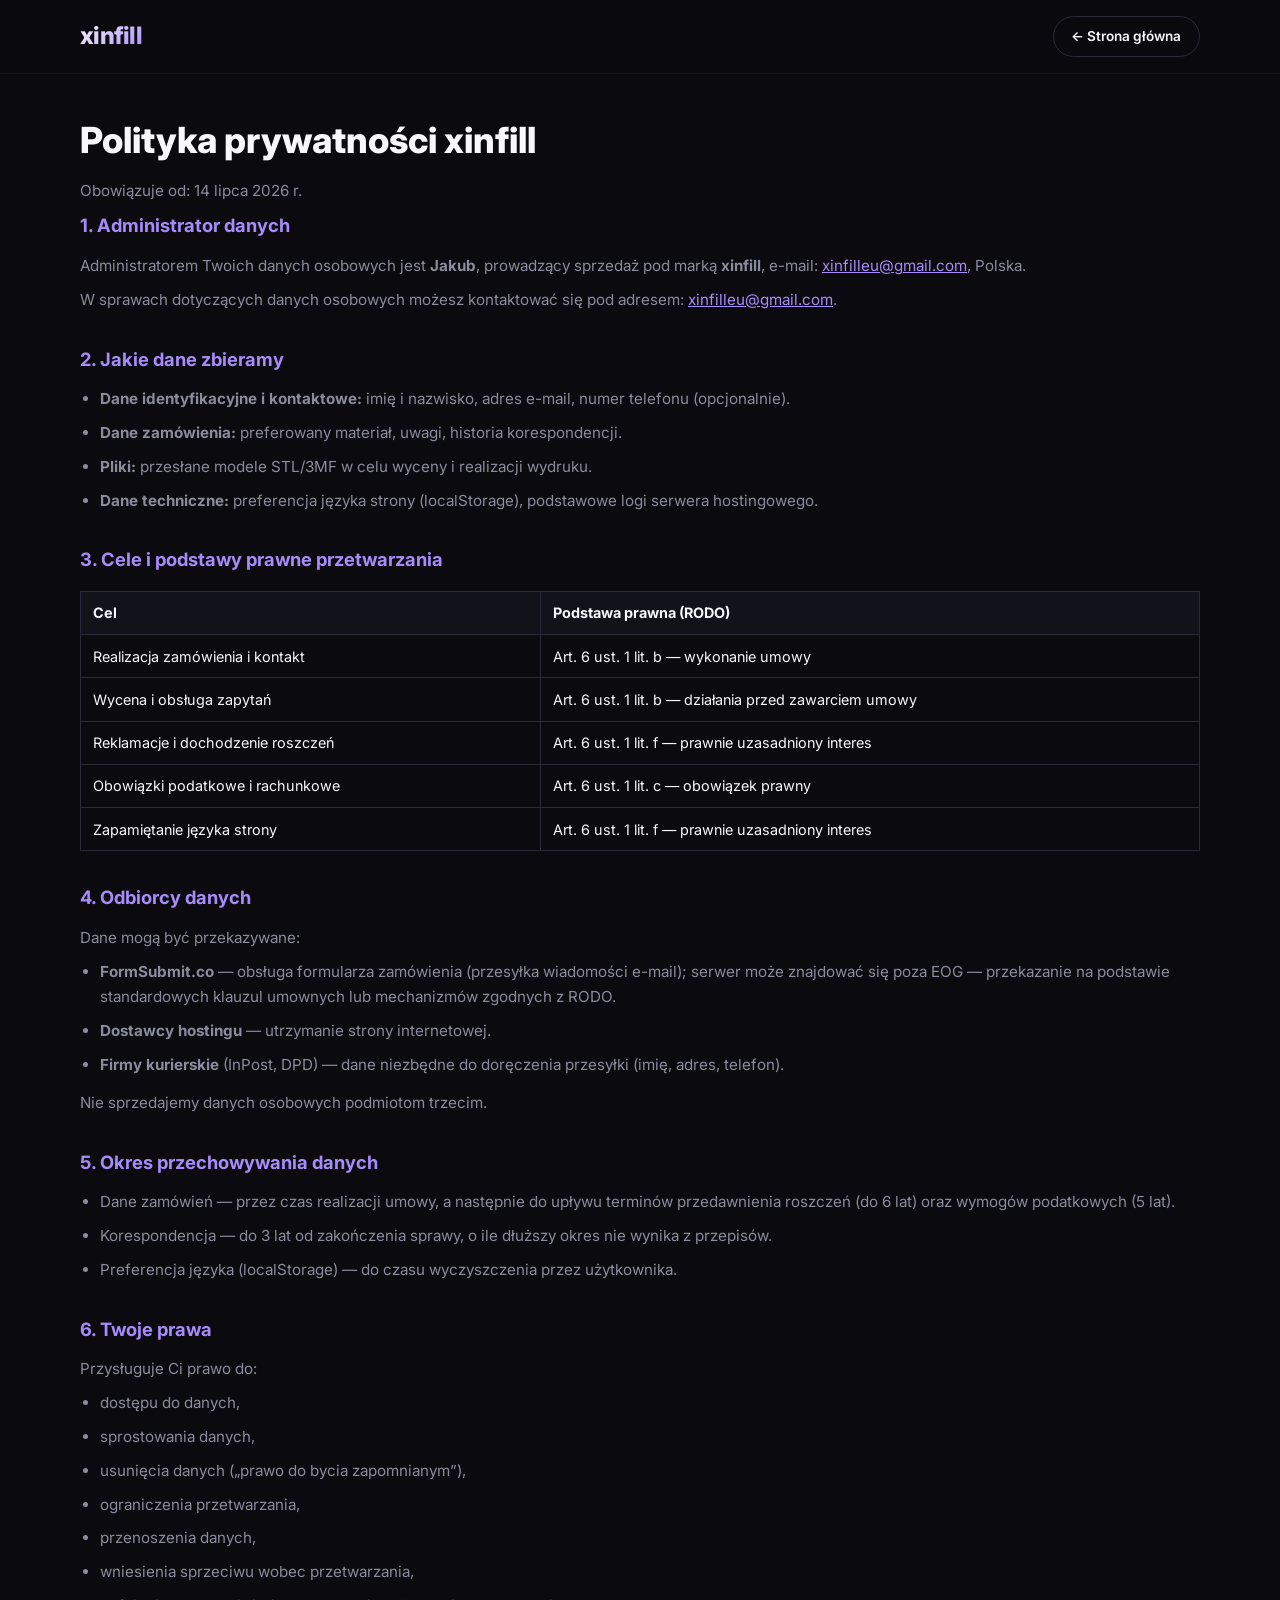
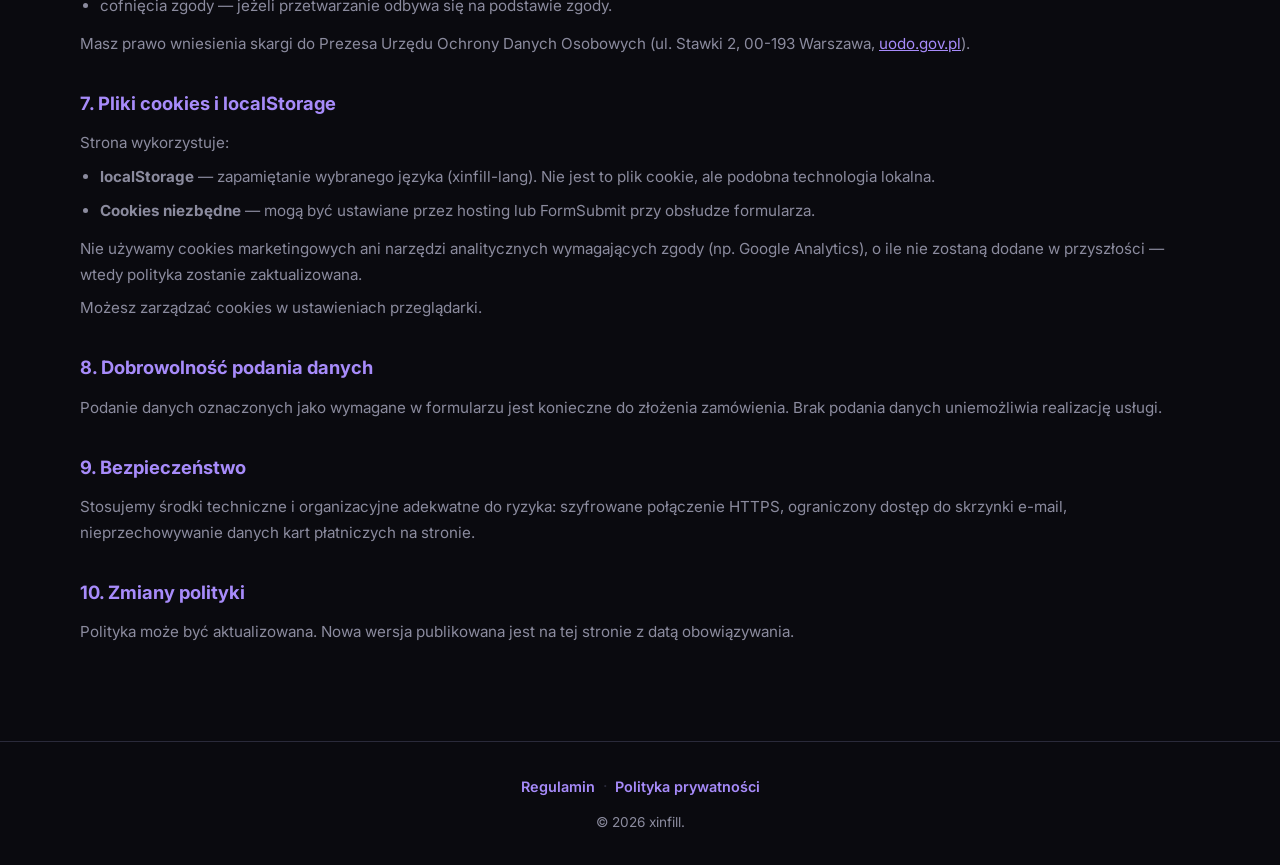
==== polityka-prywatnosci.html @ 9a966456 "xinfill website" ====
<!DOCTYPE html>
<html lang="pl">
<head>
  <meta charset="UTF-8">
  <meta name="viewport" content="width=device-width, initial-scale=1.0">
  <meta name="robots" content="noindex">
  <title>Polityka prywatności — xinfill</title>
  <link rel="preconnect" href="https://fonts.googleapis.com">
  <link rel="preconnect" href="https://fonts.gstatic.com" crossorigin>
  <link href="https://fonts.googleapis.com/css2?family=Inter:wght@400;600;700;800&display=swap" rel="stylesheet">
  <link rel="stylesheet" href="css/styles.css">
</head>
<body>

  <header class="header">
    <div class="container header-inner">
      <a href="index.html" class="logo">xinfill</a>
      <a href="index.html" class="btn btn-outline btn-sm legal-back">← Strona główna</a>
    </div>
  </header>

  <main class="legal-page">
    <div class="container">
      <h1>Polityka prywatności xinfill</h1>
      <p class="legal-updated">Obowiązuje od: 14 lipca 2026 r.</p>

      <section>
        <h2>1. Administrator danych</h2>
        <p>Administratorem Twoich danych osobowych jest <strong>Jakub</strong>, prowadzący sprzedaż pod marką <strong>xinfill</strong>, e-mail: <a href="mailto:xinfilleu@gmail.com">xinfilleu@gmail.com</a>, Polska.</p>
        <p>W sprawach dotyczących danych osobowych możesz kontaktować się pod adresem: <a href="mailto:xinfilleu@gmail.com">xinfilleu@gmail.com</a>.</p>
      </section>

      <section>
        <h2>2. Jakie dane zbieramy</h2>
        <ul>
          <li><strong>Dane identyfikacyjne i kontaktowe:</strong> imię i nazwisko, adres e-mail, numer telefonu (opcjonalnie).</li>
          <li><strong>Dane zamówienia:</strong> preferowany materiał, uwagi, historia korespondencji.</li>
          <li><strong>Pliki:</strong> przesłane modele STL/3MF w celu wyceny i realizacji wydruku.</li>
          <li><strong>Dane techniczne:</strong> preferencja języka strony (localStorage), podstawowe logi serwera hostingowego.</li>
        </ul>
      </section>

      <section>
        <h2>3. Cele i podstawy prawne przetwarzania</h2>
        <table class="legal-table">
          <thead>
            <tr><th>Cel</th><th>Podstawa prawna (RODO)</th></tr>
          </thead>
          <tbody>
            <tr><td>Realizacja zamówienia i kontakt</td><td>Art. 6 ust. 1 lit. b — wykonanie umowy</td></tr>
            <tr><td>Wycena i obsługa zapytań</td><td>Art. 6 ust. 1 lit. b — działania przed zawarciem umowy</td></tr>
            <tr><td>Reklamacje i dochodzenie roszczeń</td><td>Art. 6 ust. 1 lit. f — prawnie uzasadniony interes</td></tr>
            <tr><td>Obowiązki podatkowe i rachunkowe</td><td>Art. 6 ust. 1 lit. c — obowiązek prawny</td></tr>
            <tr><td>Zapamiętanie języka strony</td><td>Art. 6 ust. 1 lit. f — prawnie uzasadniony interes</td></tr>
          </tbody>
        </table>
      </section>

      <section>
        <h2>4. Odbiorcy danych</h2>
        <p>Dane mogą być przekazywane:</p>
        <ul>
          <li><strong>FormSubmit.co</strong> — obsługa formularza zamówienia (przesyłka wiadomości e-mail); serwer może znajdować się poza EOG — przekazanie na podstawie standardowych klauzul umownych lub mechanizmów zgodnych z RODO.</li>
          <li><strong>Dostawcy hostingu</strong> — utrzymanie strony internetowej.</li>
          <li><strong>Firmy kurierskie</strong> (InPost, DPD) — dane niezbędne do doręczenia przesyłki (imię, adres, telefon).</li>
        </ul>
        <p>Nie sprzedajemy danych osobowych podmiotom trzecim.</p>
      </section>

      <section>
        <h2>5. Okres przechowywania danych</h2>
        <ul>
          <li>Dane zamówień — przez czas realizacji umowy, a następnie do upływu terminów przedawnienia roszczeń (do 6 lat) oraz wymogów podatkowych (5 lat).</li>
          <li>Korespondencja — do 3 lat od zakończenia sprawy, o ile dłuższy okres nie wynika z przepisów.</li>
          <li>Preferencja języka (localStorage) — do czasu wyczyszczenia przez użytkownika.</li>
        </ul>
      </section>

      <section>
        <h2>6. Twoje prawa</h2>
        <p>Przysługuje Ci prawo do:</p>
        <ul>
          <li>dostępu do danych,</li>
          <li>sprostowania danych,</li>
          <li>usunięcia danych („prawo do bycia zapomnianym”),</li>
          <li>ograniczenia przetwarzania,</li>
          <li>przenoszenia danych,</li>
          <li>wniesienia sprzeciwu wobec przetwarzania,</li>
          <li>cofnięcia zgody — jeżeli przetwarzanie odbywa się na podstawie zgody.</li>
        </ul>
        <p>Masz prawo wniesienia skargi do Prezesa Urzędu Ochrony Danych Osobowych (ul. Stawki 2, 00-193 Warszawa, <a href="https://uodo.gov.pl" target="_blank" rel="noopener">uodo.gov.pl</a>).</p>
      </section>

      <section>
        <h2>7. Pliki cookies i localStorage</h2>
        <p>Strona wykorzystuje:</p>
        <ul>
          <li><strong>localStorage</strong> — zapamiętanie wybranego języka (xinfill-lang). Nie jest to plik cookie, ale podobna technologia lokalna.</li>
          <li><strong>Cookies niezbędne</strong> — mogą być ustawiane przez hosting lub FormSubmit przy obsłudze formularza.</li>
        </ul>
        <p>Nie używamy cookies marketingowych ani narzędzi analitycznych wymagających zgody (np. Google Analytics), o ile nie zostaną dodane w przyszłości — wtedy polityka zostanie zaktualizowana.</p>
        <p>Możesz zarządzać cookies w ustawieniach przeglądarki.</p>
      </section>

      <section>
        <h2>8. Dobrowolność podania danych</h2>
        <p>Podanie danych oznaczonych jako wymagane w formularzu jest konieczne do złożenia zamówienia. Brak podania danych uniemożliwia realizację usługi.</p>
      </section>

      <section>
        <h2>9. Bezpieczeństwo</h2>
        <p>Stosujemy środki techniczne i organizacyjne adekwatne do ryzyka: szyfrowane połączenie HTTPS, ograniczony dostęp do skrzynki e-mail, nieprzechowywanie danych kart płatniczych na stronie.</p>
      </section>

      <section>
        <h2>10. Zmiany polityki</h2>
        <p>Polityka może być aktualizowana. Nowa wersja publikowana jest na tej stronie z datą obowiązywania.</p>
      </section>
    </div>
  </main>

  <footer class="footer">
    <div class="container">
      <nav class="footer-legal">
        <a href="regulamin.html">Regulamin</a>
        <span>·</span>
        <a href="polityka-prywatnosci.html">Polityka prywatności</a>
      </nav>
      <p>© 2026 xinfill.</p>
    </div>
  </footer>

</body>
</html>
---- css/styles.css ----
:root {
  --black: #0a0a0f;
  --black-soft: #12121a;
  --purple: #7c3aed;
  --purple-light: #a78bfa;
  --purple-glow: rgba(124, 58, 237, 0.4);
  --white: #f8f8fc;
  --gray: #8b8b9e;
  --gray-dark: #2a2a3a;
  --success: #22c55e;
  --error: #ef4444;
  --radius: 16px;
  --radius-sm: 10px;
  --font: "Inter", system-ui, -apple-system, sans-serif;
  --transition: 0.25s cubic-bezier(0.4, 0, 0.2, 1);
}

*,
*::before,
*::after {
  box-sizing: border-box;
  margin: 0;
  padding: 0;
}

html {
  scroll-behavior: smooth;
}

body {
  font-family: var(--font);
  background: var(--black);
  color: var(--white);
  line-height: 1.6;
  overflow-x: hidden;
}

a {
  color: inherit;
  text-decoration: none;
}

img {
  max-width: 100%;
  display: block;
}

.container {
  width: min(1120px, 92vw);
  margin: 0 auto;
}

/* ── Header ── */
.header {
  position: fixed;
  top: 0;
  left: 0;
  right: 0;
  z-index: 100;
  background: rgba(10, 10, 15, 0.85);
  backdrop-filter: blur(16px);
  border-bottom: 1px solid rgba(124, 58, 237, 0.15);
  transition: var(--transition);
}

.header-inner {
  display: flex;
  align-items: center;
  justify-content: space-between;
  padding: 1rem 0;
  gap: 1rem;
}

.logo {
  font-size: 1.5rem;
  font-weight: 800;
  letter-spacing: -0.03em;
  background: linear-gradient(135deg, var(--white), var(--purple-light));
  -webkit-background-clip: text;
  -webkit-text-fill-color: transparent;
  background-clip: text;
  visibility: visible;
  width: auto;
  flex-shrink: 0;
}

.nav {
  display: flex;
  gap: 1.5rem;
  align-items: center;
}

.nav a {
  font-size: 0.875rem;
  color: var(--gray);
  transition: color var(--transition);
}

.nav a:hover,
.nav a.active {
  color: var(--white);
}

.lang-switcher {
  display: flex;
  gap: 0.25rem;
  background: var(--black-soft);
  border-radius: 999px;
  padding: 0.25rem;
  border: 1px solid var(--gray-dark);
}

.lang-btn {
  background: none;
  border: none;
  color: var(--gray);
  font-size: 0.75rem;
  font-weight: 600;
  padding: 0.35rem 0.6rem;
  border-radius: 999px;
  cursor: pointer;
  transition: var(--transition);
  font-family: var(--font);
}

.lang-btn:hover {
  color: var(--white);
}

.lang-btn.active {
  background: var(--purple);
  color: var(--white);
}

.menu-toggle {
  display: none;
  background: none;
  border: none;
  color: var(--white);
  cursor: pointer;
  padding: 0.5rem;
}

/* ── Buttons ── */
.btn {
  display: inline-flex;
  align-items: center;
  justify-content: center;
  gap: 0.5rem;
  padding: 0.85rem 1.6rem;
  border-radius: 999px;
  font-weight: 600;
  font-size: 0.95rem;
  border: none;
  cursor: pointer;
  transition: var(--transition);
  font-family: var(--font);
}

.btn-primary {
  background: linear-gradient(135deg, var(--purple), #5b21b6);
  color: var(--white);
  box-shadow: 0 4px 24px var(--purple-glow);
}

.btn-primary:hover {
  transform: translateY(-2px);
  box-shadow: 0 8px 32px var(--purple-glow);
}

.btn-outline {
  background: transparent;
  color: var(--white);
  border: 1.5px solid var(--gray-dark);
}

.btn-outline:hover {
  border-color: var(--purple);
  color: var(--purple-light);
}

.btn-sm {
  padding: 0.55rem 1.1rem;
  font-size: 0.85rem;
}

/* ── Hero ── */
.hero {
  min-height: auto;
  padding: 0;
}

.hero-bg {
  position: absolute;
  inset: 0;
  background:
    radial-gradient(ellipse 60% 50% at 70% 40%, rgba(124, 58, 237, 0.18), transparent),
    radial-gradient(ellipse 40% 40% at 20% 80%, rgba(124, 58, 237, 0.08), transparent);
  pointer-events: none;
}

.hero-grid {
  display: grid;
  grid-template-columns: 1fr 1fr;
  gap: 3rem;
  align-items: center;
  position: relative;
}

.hero-badge {
  display: inline-block;
  background: rgba(124, 58, 237, 0.15);
  border: 1px solid rgba(124, 58, 237, 0.3);
  color: var(--purple-light);
  font-size: 0.8rem;
  font-weight: 600;
  padding: 0.4rem 1rem;
  border-radius: 999px;
  margin-bottom: 1.25rem;
  letter-spacing: 0.05em;
  text-transform: uppercase;
}

.hero-title {
  font-size: clamp(3.5rem, 8vw, 6rem);
  font-weight: 900;
  letter-spacing: -0.04em;
  line-height: 1;
  background: linear-gradient(135deg, var(--white) 30%, var(--purple-light));
  -webkit-background-clip: text;
  -webkit-text-fill-color: transparent;
  background-clip: text;
  margin-bottom: 0.5rem;
}

.hero-subtitle {
  font-size: clamp(1.25rem, 3vw, 1.75rem);
  font-weight: 600;
  color: var(--purple-light);
  margin-bottom: 1.25rem;
}

.hero-desc {
  color: var(--gray);
  font-size: 1.05rem;
  max-width: 520px;
  margin-bottom: 2rem;
}

.hero-cta {
  display: flex;
  flex-wrap: wrap;
  gap: 1rem;
}

/* Hero print animation */
.print-strip {
  margin-top: 64px;
  padding: 0.35rem 0 0;
  text-align: center;
  position: relative;
  overflow: visible;
}

.print-strip-bar {
  height: 3px;
  background: linear-gradient(90deg, transparent, var(--purple), var(--purple-light), var(--purple), transparent);
  opacity: 0.7;
  margin-bottom: 0;
}

.print-scene {
  position: relative;
  display: flex;
  flex-direction: column;
  align-items: center;
  width: 220px;
  margin: 0 auto;
}

.nozzle-head {
  width: 22px;
  height: 8px;
  background: linear-gradient(180deg, #c4b5fd, #7c3aed);
  border-radius: 2px 2px 0 0;
  margin-top: 0;
  position: relative;
  z-index: 3;
  flex-shrink: 0;
  box-shadow: 0 2px 8px rgba(124, 58, 237, 0.3);
}

.nozzle-head::before {
  content: "";
  position: absolute;
  top: -4px;
  left: 50%;
  transform: translateX(-50%);
  width: 28px;
  height: 5px;
  background: linear-gradient(180deg, #6b7280, #4b5563);
  border-radius: 2px;
}

.nozzle-head::after {
  content: "";
  position: absolute;
  bottom: -5px;
  left: 50%;
  transform: translateX(-50%);
  width: 0;
  height: 0;
  border-left: 4px solid transparent;
  border-right: 4px solid transparent;
  border-top: 6px solid #5b21b6;
}

.filament-behind {
  position: absolute;
  top: 14px;
  left: 50%;
  transform: translateX(-50%);
  z-index: 1;
  display: flex;
  flex-direction: column;
  align-items: center;
  pointer-events: none;
}

.filament-line {
  width: 3px;
  height: 0;
  background: linear-gradient(180deg, var(--purple-light), var(--purple), #5b21b6);
  border-radius: 2px;
  box-shadow: 0 0 10px var(--purple-glow);
  animation: filamentPrint 3.5s ease-in-out infinite;
  position: relative;
}

.nozzle-dot-sm {
  position: absolute;
  bottom: -3px;
  left: 50%;
  transform: translateX(-50%);
  width: 6px;
  height: 6px;
  background: var(--purple-light);
  border-radius: 50%;
  box-shadow: 0 0 12px var(--purple-glow);
  animation: filamentDot 3.5s ease-in-out infinite;
}

@keyframes filamentPrint {
  0%, 8% { height: 0; opacity: 0; }
  18%, 28% { height: 36px; opacity: 0.95; }
  28%, 46% { height: 36px; opacity: 0.95; }
  46%, 66% { height: 0; opacity: 0.95; }
  68%, 100% { height: 0; opacity: 0; }
}

@keyframes filamentDot {
  0%, 8% { opacity: 0; }
  18%, 46% { opacity: 1; }
  66%, 100% { opacity: 0; }
}

.logo-canvas {
  width: 220px;
  height: 56px;
  margin: -10px auto 0;
  position: relative;
  z-index: 2;
}

.logo-draw-text {
  font-family: var(--font);
  font-size: 48px;
  font-weight: 900;
  letter-spacing: -0.04em;
  fill: none;
  stroke: var(--purple-light);
  stroke-width: 1.5;
  stroke-dasharray: 500;
  stroke-dashoffset: 500;
  animation: drawLogo 3.5s ease-in-out infinite;
}

.logo-fill-text {
  font-family: var(--font);
  font-size: 48px;
  font-weight: 900;
  letter-spacing: -0.04em;
  fill: url(#logoGrad);
  opacity: 0;
  animation: fillLogo 3.5s ease-in-out infinite;
}

@keyframes drawLogo {
  0%, 8% { stroke-dashoffset: 500; opacity: 0; }
  18%, 46% { stroke-dashoffset: 0; opacity: 0.4; }
  50%, 92% { stroke-dashoffset: 0; opacity: 1; }
  100% { stroke-dashoffset: 0; opacity: 1; }
}

@keyframes fillLogo {
  0%, 46% { opacity: 0; }
  50%, 66% { opacity: 1; }
  92%, 100% { opacity: 1; }
}

/* Compact hero */
.hero-compact {
  padding: 1.25rem 0 0.5rem;
  text-align: center;
}

.hero-compact .hero-desc {
  margin: 0 auto 1.25rem;
  max-width: 480px;
}

.hero-slogan {
  font-size: clamp(1.5rem, 4vw, 2.25rem);
  font-weight: 900;
  letter-spacing: -0.03em;
  background: linear-gradient(135deg, var(--white), var(--purple-light));
  -webkit-background-clip: text;
  -webkit-text-fill-color: transparent;
  background-clip: text;
  margin-bottom: 0.5rem;
}

.nav-panels {
  padding: 1.5rem 0;
}

.hero-intro {
  text-align: center;
  margin-bottom: 1.5rem;
}

.hero-intro .hero-subtitle {
  color: var(--gray);
  margin-top: 0.5rem;
}

.panels-grid {
  display: grid;
  grid-template-columns: repeat(4, 1fr);
  gap: 1rem;
}

.nav-panel {
  display: flex;
  flex-direction: column;
  align-items: center;
  text-align: center;
  gap: 0.5rem;
  padding: 1.5rem 1rem;
  background: var(--black-soft);
  border: 1px solid rgba(255, 255, 255, 0.08);
  border-radius: var(--radius);
  cursor: pointer;
  transition: border-color 0.2s, box-shadow 0.2s, transform 0.15s;
  color: var(--gray);
}

.nav-panel strong {
  color: var(--white);
  font-size: 1rem;
}

.nav-panel small {
  font-size: 0.8rem;
  opacity: 0.7;
}

.nav-panel-icon {
  font-size: 2rem;
}

.nav-panel:hover {
  border-color: rgba(124, 58, 237, 0.4);
  transform: translateY(-2px);
}

.nav-panel.active {
  border-color: var(--purple);
  box-shadow: 0 0 20px rgba(124, 58, 237, 0.3), inset 0 0 20px rgba(124, 58, 237, 0.05);
}

@media (max-width: 768px) {
  .panels-grid {
    grid-template-columns: 1fr;
  }
}

.preorder-banner {
  background: rgba(124, 58, 237, 0.1);
  border: 1px solid rgba(124, 58, 237, 0.35);
  border-radius: var(--radius);
  padding: 1rem 1.25rem;
  margin-bottom: 1rem;
  text-align: center;
}

.info-chips {
  display: flex;
  gap: 0.75rem;
  flex-wrap: wrap;
  justify-content: center;
  margin-bottom: 1.5rem;
}

.info-chip {
  background: var(--black-soft);
  border: 1px solid rgba(255, 255, 255, 0.08);
  border-radius: 999px;
  padding: 0.5rem 1rem;
  font-size: 0.85rem;
  color: var(--gray);
}

.preorder-banner strong {
  display: block;
  color: var(--purple-light);
  margin-bottom: 0.35rem;
  font-size: 0.95rem;
}

.preorder-banner p {
  color: var(--gray);
  font-size: 0.85rem;
  margin: 0;
}

.info-box {
  background: var(--black);
  border: 1px solid var(--gray-dark);
  border-radius: var(--radius-sm);
  padding: 1.25rem;
  margin-bottom: 1.25rem;
}

.info-box h3 {
  font-size: 1rem;
  margin-bottom: 0.5rem;
  color: var(--purple-light);
}

.info-box p {
  color: var(--gray);
  font-size: 0.9rem;
  line-height: 1.6;
}

.info-box-note {
  margin-top: 0.5rem !important;
  font-size: 0.8rem !important;
  font-style: italic;
}

.product-visual {
  display: flex !important;
  align-items: center;
  justify-content: center;
  min-height: 160px;
  position: relative;
  overflow: hidden;
}

.pv-icon {
  font-size: 4rem;
  z-index: 1;
  filter: drop-shadow(0 8px 24px rgba(0, 0, 0, 0.4));
}

.pv-magnet { background: linear-gradient(145deg, #1a1a2e 0%, #7c3aed 100%); }
.pv-headphone { background: linear-gradient(145deg, #12121a 0%, #4c1d95 100%); }
.pv-keychain { background: linear-gradient(145deg, #2a2a3a 0%, #6d28d9 100%); }
.pv-whistle { background: linear-gradient(145deg, #1e1b2e 0%, #a78bfa 100%); }
.pv-coaster { background: linear-gradient(145deg, #0f0f14 0%, #5b21b6 100%); }
.pv-controller { background: linear-gradient(145deg, #18181f 0%, #7c3aed 80%); }
.pv-collar { background: linear-gradient(145deg, #1a1520 0%, #9333ea 100%); }
.pv-nfc { background: linear-gradient(145deg, #101018 0%, #6366f1 100%); }
.pv-airtag { background: linear-gradient(145deg, #14141c 0%, #8b5cf6 100%); }
.pv-food { background: linear-gradient(145deg, #15151d 0%, #a855f7 100%); }

.color-picker {
  display: flex;
  flex-wrap: wrap;
  gap: 0.75rem;
  margin-top: 0.5rem;
}

.color-swatch {
  display: flex;
  flex-direction: column;
  align-items: center;
  gap: 0.35rem;
  cursor: pointer;
  font-size: 0.75rem;
  color: var(--gray);
}

.color-swatch input {
  position: absolute;
  opacity: 0;
  pointer-events: none;
}

.color-swatch .swatch {
  width: 36px;
  height: 36px;
  border-radius: 50%;
  border: 2px solid var(--gray-dark);
  transition: var(--transition);
}

.color-swatch input:checked + .swatch {
  border-color: var(--purple-light);
  box-shadow: 0 0 0 2px var(--purple-glow);
}

.sw-black { background: #111; }
.sw-white { background: #f0f0f5; }
.sw-purple { background: #7c3aed; }
.sw-custom {
  background: linear-gradient(135deg, #111, #7c3aed, #f0f0f5);
}

.color-custom-wrap {
  width: 100%;
  margin-top: 0.5rem;
}

.color-custom-wrap input {
  width: 100%;
  padding: 0.65rem 0.85rem;
  background: var(--black);
  border: 1px solid var(--gray-dark);
  border-radius: var(--radius-sm);
  color: var(--white);
  font-size: 0.9rem;
}

.infill-group {
  margin-top: 0.5rem;
}

.infill-group input[type="range"] {
  width: 100%;
  margin: 0.5rem 0;
  accent-color: var(--purple);
}

.infill-preview-wrap {
  display: flex;
  justify-content: center;
  margin: 0.5rem 0;
}

.infill-preview {
  --infill-pct: 20;
  width: 80px;
  height: 80px;
  border: 2px solid var(--purple-light);
  border-radius: 8px;
  position: relative;
  background:
    repeating-linear-gradient(
      calc(var(--infill-pct) * 0.9deg),
      transparent,
      transparent 3px,
      rgba(124, 58, 237, calc(var(--infill-pct) / 120)) 3px,
      rgba(124, 58, 237, calc(var(--infill-pct) / 120)) 6px
    ),
    var(--black-soft);
}

.field-hint {
  display: block;
  color: var(--gray);
  font-size: 0.78rem;
  margin-top: 0.35rem;
}

/* Discount badge */
.product-badge.discount {
  background: #22c55e;
  left: 1rem;
  right: auto;
}

.product-price .old-price {
  text-decoration: line-through;
  color: var(--gray);
  font-size: 0.9rem;
  font-weight: 400;
  margin-right: 0.5rem;
}

/* Price table */
.price-table {
  display: grid;
  grid-template-columns: repeat(auto-fit, minmax(140px, 1fr));
  gap: 0.75rem;
  margin-bottom: 2rem;
  max-width: 700px;
  margin-left: auto;
  margin-right: auto;
}

.price-table-item {
  background: var(--black);
  border: 1px solid var(--gray-dark);
  border-radius: var(--radius-sm);
  padding: 1rem;
  text-align: center;
}

.price-table-item strong {
  display: block;
  font-size: 1rem;
  color: var(--purple-light);
  margin-bottom: 0.25rem;
}

.price-table-item span {
  font-size: 0.85rem;
  color: var(--gray);
}

.price-table-item.premium {
  border-color: rgba(124, 58, 237, 0.5);
  background: rgba(124, 58, 237, 0.08);
}

.checkbox-label {
  display: flex;
  align-items: center;
  gap: 0.75rem;
  cursor: pointer;
  font-size: 0.9rem;
  color: var(--gray);
}

.checkbox-label input {
  width: 18px;
  height: 18px;
  accent-color: var(--purple);
}

.card-featured {
  border-color: rgba(124, 58, 237, 0.5);
  position: relative;
}

.card-featured::before {
  content: "★";
  position: absolute;
  top: 1rem;
  right: 1rem;
  color: var(--purple-light);
  font-size: 0.85rem;
}

.filament-note {
  text-align: center;
  color: var(--gray);
  font-size: 0.9rem;
  margin-top: 1.5rem;
  padding: 1rem 1.5rem;
  background: rgba(124, 58, 237, 0.06);
  border: 1px solid rgba(124, 58, 237, 0.15);
  border-radius: var(--radius-sm);
}

/* Action bars */
.action-bars {
  display: grid;
  grid-template-columns: repeat(auto-fit, minmax(200px, 1fr));
  gap: 1rem;
  margin-bottom: 2rem;
  position: relative;
  z-index: 2;
}

.action-bar {
  background: var(--black-soft);
  border: 1px solid var(--gray-dark);
  border-radius: var(--radius);
  padding: 1.5rem;
  text-align: center;
  transition: var(--transition);
  cursor: pointer;
  text-decoration: none;
  display: block;
}

.action-bar:hover {
  border-color: var(--purple);
  transform: translateY(-4px);
  box-shadow: 0 12px 40px rgba(124, 58, 237, 0.15);
}

.action-bar.primary {
  border-color: rgba(124, 58, 237, 0.5);
  background: rgba(124, 58, 237, 0.08);
}

.action-bar-icon {
  font-size: 2rem;
  margin-bottom: 0.75rem;
}

.action-bar h3 {
  font-size: 1rem;
  font-weight: 700;
  margin-bottom: 0.4rem;
}

.action-bar p {
  font-size: 0.8rem;
  color: var(--gray);
  line-height: 1.4;
}

.section-shop {
  padding-top: 1.5rem;
}

.products-grid {
  display: grid;
  grid-template-columns: repeat(auto-fill, minmax(240px, 1fr));
  gap: 1.25rem;
}

.product-slot {
  background: var(--black-soft);
  border: 2px dashed var(--gray-dark);
  border-radius: var(--radius);
  min-height: 280px;
  display: flex;
  flex-direction: column;
  align-items: center;
  justify-content: center;
  color: var(--gray);
  font-size: 0.85rem;
  text-align: center;
  padding: 1.5rem;
}

.product-slot-icon {
  font-size: 2.5rem;
  margin-bottom: 0.75rem;
  opacity: 0.4;
}

/* Tabs */
.tabs-section {
  background: var(--black-soft);
  border-top: 1px solid var(--gray-dark);
  border-bottom: 1px solid var(--gray-dark);
}

.tab-nav {
  display: flex;
  gap: 0.5rem;
  justify-content: center;
  margin-bottom: 2.5rem;
  flex-wrap: wrap;
}

.tab-btn {
  background: var(--black);
  border: 1px solid var(--gray-dark);
  color: var(--gray);
  padding: 0.85rem 2rem;
  border-radius: 999px;
  font-weight: 600;
  font-size: 0.95rem;
  cursor: pointer;
  transition: var(--transition);
  font-family: var(--font);
}

.tab-btn:hover {
  color: var(--white);
  border-color: var(--purple);
}

.tab-btn.active {
  background: var(--purple);
  border-color: var(--purple);
  color: var(--white);
}

.tab-panel {
  display: none;
}

.tab-panel.active {
  display: block;
}

.materials-info {
  display: grid;
  grid-template-columns: repeat(auto-fit, minmax(200px, 1fr));
  gap: 0.75rem;
  margin-bottom: 2rem;
}

.material-info-item {
  background: var(--black);
  border: 1px solid var(--gray-dark);
  border-radius: var(--radius-sm);
  padding: 1rem;
  font-size: 0.85rem;
}

.material-info-item strong {
  color: var(--purple-light);
  display: block;
  margin-bottom: 0.25rem;
}

.material-info-item span {
  color: var(--gray);
}

@media (max-width: 768px) {
  .action-bars {
    grid-template-columns: 1fr;
    margin-top: 0;
  }
}


/* ── Sections ── */
.section {
  padding: 5rem 0;
}

.section-header {
  text-align: center;
  margin-bottom: 3.5rem;
}

.section-title {
  font-size: clamp(1.75rem, 4vw, 2.5rem);
  font-weight: 800;
  letter-spacing: -0.03em;
  margin-bottom: 0.75rem;
}

.section-subtitle {
  color: var(--gray);
  font-size: 1.05rem;
  max-width: 560px;
  margin: 0 auto;
}

/* ── Cards ── */
.cards-grid {
  display: grid;
  grid-template-columns: repeat(auto-fit, minmax(280px, 1fr));
  gap: 1.5rem;
}

.card {
  background: var(--black-soft);
  border: 1px solid var(--gray-dark);
  border-radius: var(--radius);
  padding: 2rem;
  transition: var(--transition);
}

.card:hover {
  border-color: rgba(124, 58, 237, 0.4);
  transform: translateY(-4px);
  box-shadow: 0 12px 40px rgba(0, 0, 0, 0.3);
}

.card-icon {
  width: 48px;
  height: 48px;
  background: rgba(124, 58, 237, 0.15);
  border-radius: var(--radius-sm);
  display: flex;
  align-items: center;
  justify-content: center;
  font-size: 1.5rem;
  margin-bottom: 1.25rem;
}

.card h3 {
  font-size: 1.15rem;
  font-weight: 700;
  margin-bottom: 0.75rem;
}

.card p {
  color: var(--gray);
  font-size: 0.95rem;
}

/* ── Materials pills ── */
.materials-row {
  display: flex;
  flex-wrap: wrap;
  gap: 0.75rem;
  margin-top: 2rem;
  justify-content: center;
}

.material-pill {
  background: var(--black-soft);
  border: 1px solid var(--gray-dark);
  border-radius: 999px;
  padding: 0.6rem 1.25rem;
  font-size: 0.85rem;
  color: var(--gray);
  transition: var(--transition);
}

.material-pill:hover {
  border-color: var(--purple);
  color: var(--purple-light);
}

.material-pill strong {
  color: var(--white);
}

/* ── Steps ── */
.steps {
  display: grid;
  grid-template-columns: repeat(auto-fit, minmax(220px, 1fr));
  gap: 1.5rem;
  counter-reset: step;
}

.step {
  text-align: center;
  padding: 2rem 1.5rem;
  position: relative;
}

.step-num {
  width: 56px;
  height: 56px;
  background: linear-gradient(135deg, var(--purple), #5b21b6);
  border-radius: 50%;
  display: flex;
  align-items: center;
  justify-content: center;
  font-size: 1.25rem;
  font-weight: 800;
  margin: 0 auto 1.25rem;
  box-shadow: 0 4px 20px var(--purple-glow);
}

.step h3 {
  font-size: 1rem;
  font-weight: 700;
  margin-bottom: 0.5rem;
}

.step p {
  color: var(--gray);
  font-size: 0.9rem;
}

/* ── Shop ── */
.product-card {
  background: var(--black-soft);
  border: 1px solid var(--gray-dark);
  border-radius: var(--radius);
  overflow: hidden;
  transition: var(--transition);
}

.product-card:hover {
  border-color: rgba(124, 58, 237, 0.4);
}

.product-img {
  height: 200px;
  background: linear-gradient(135deg, var(--gray-dark), var(--black-soft));
  display: flex;
  align-items: center;
  justify-content: center;
  font-size: 3rem;
  position: relative;
}

.product-badge {
  position: absolute;
  top: 1rem;
  right: 1rem;
  background: var(--purple);
  color: var(--white);
  font-size: 0.7rem;
  font-weight: 700;
  padding: 0.3rem 0.7rem;
  border-radius: 999px;
  text-transform: uppercase;
  letter-spacing: 0.05em;
}

.product-info {
  padding: 1.5rem;
}

.product-info h3 {
  font-size: 1.05rem;
  font-weight: 700;
  margin-bottom: 0.5rem;
}

.product-info p {
  color: var(--gray);
  font-size: 0.85rem;
  margin-bottom: 1rem;
}

.product-price {
  font-size: 1.1rem;
  font-weight: 700;
  color: var(--purple-light);
}

/* ── Calculator ── */
.calc-box {
  background: var(--black-soft);
  border: 1px solid var(--gray-dark);
  border-radius: var(--radius);
  padding: 2.5rem;
  max-width: 560px;
  margin: 0 auto;
}

.form-group {
  margin-bottom: 1.25rem;
}

.form-group label {
  display: block;
  font-size: 0.85rem;
  font-weight: 600;
  color: var(--gray);
  margin-bottom: 0.5rem;
}

.form-group input,
.form-group select,
.form-group textarea {
  width: 100%;
  background: var(--black);
  border: 1px solid var(--gray-dark);
  border-radius: var(--radius-sm);
  color: var(--white);
  padding: 0.85rem 1rem;
  font-size: 0.95rem;
  font-family: var(--font);
  transition: border-color var(--transition);
}

.form-group input:focus,
.form-group select:focus,
.form-group textarea:focus {
  outline: none;
  border-color: var(--purple);
}

.form-group textarea {
  resize: vertical;
  min-height: 100px;
}

.form-row {
  display: grid;
  grid-template-columns: 1fr 1fr;
  gap: 1rem;
}

.calc-result {
  margin-top: 1.5rem;
  padding: 1.5rem;
  background: rgba(124, 58, 237, 0.1);
  border: 1px solid rgba(124, 58, 237, 0.3);
  border-radius: var(--radius-sm);
  text-align: center;
  display: none;
}

.calc-result.visible {
  display: block;
}

.calc-result-price {
  font-size: 2rem;
  font-weight: 800;
  color: var(--purple-light);
}

.calc-result-detail {
  color: var(--gray);
  font-size: 0.85rem;
  margin-top: 0.5rem;
}

.calc-note {
  text-align: center;
  color: var(--gray);
  font-size: 0.8rem;
  margin-top: 1.25rem;
}

/* ── Upload ── */
.upload-zone {
  border: 2px dashed var(--gray-dark);
  border-radius: var(--radius);
  padding: 3rem 2rem;
  text-align: center;
  cursor: pointer;
  transition: var(--transition);
  margin-bottom: 1.5rem;
}

.upload-zone:hover,
.upload-zone.dragover {
  border-color: var(--purple);
  background: rgba(124, 58, 237, 0.05);
}

.upload-zone-icon {
  font-size: 2.5rem;
  margin-bottom: 1rem;
}

.upload-zone p {
  color: var(--gray);
  font-size: 0.95rem;
}

.upload-zone small {
  display: block;
  color: var(--gray);
  font-size: 0.8rem;
  margin-top: 0.5rem;
  opacity: 0.7;
}

.file-preview {
  display: none;
  align-items: center;
  gap: 1rem;
  background: rgba(124, 58, 237, 0.1);
  border: 1px solid rgba(124, 58, 237, 0.3);
  border-radius: var(--radius-sm);
  padding: 1rem 1.25rem;
  margin-bottom: 1.5rem;
}

.file-preview.visible {
  display: flex;
}

.file-preview-info {
  flex: 1;
}

.file-preview-name {
  font-weight: 600;
  font-size: 0.95rem;
}

.file-preview-size {
  color: var(--gray);
  font-size: 0.8rem;
}

.upload-form {
  max-width: 600px;
  margin: 0 auto;
}

.form-message {
  padding: 1rem 1.25rem;
  border-radius: var(--radius-sm);
  margin-top: 1rem;
  font-size: 0.9rem;
  display: none;
}

.form-message.success {
  display: block;
  background: rgba(34, 197, 94, 0.1);
  border: 1px solid rgba(34, 197, 94, 0.3);
  color: var(--success);
}

.form-message.error {
  display: block;
  background: rgba(239, 68, 68, 0.1);
  border: 1px solid rgba(239, 68, 68, 0.3);
  color: var(--error);
}

/* ── About & Contact ── */
.about-contact {
  background: var(--black-soft);
  border-top: 1px solid var(--gray-dark);
}

.about-block {
  display: grid;
  grid-template-columns: 1fr 2fr;
  gap: 3rem;
  align-items: start;
  margin-bottom: 4rem;
}

.avatar-placeholder {
  width: 160px;
  height: 160px;
  border-radius: 50%;
  background: linear-gradient(135deg, var(--gray-dark), var(--black));
  border: 2px solid var(--gray-dark);
  display: flex;
  align-items: center;
  justify-content: center;
  font-size: 3rem;
}

.about-name {
  font-size: 1.5rem;
  font-weight: 800;
  margin-bottom: 0.25rem;
}

.about-location {
  color: var(--purple-light);
  font-size: 0.9rem;
  margin-bottom: 1rem;
}

.about-text {
  color: var(--gray);
  font-size: 1rem;
  line-height: 1.7;
}

.contact-grid {
  display: grid;
  grid-template-columns: repeat(auto-fit, minmax(200px, 1fr));
  gap: 1.5rem;
}

.contact-item {
  background: var(--black);
  border: 1px solid var(--gray-dark);
  border-radius: var(--radius-sm);
  padding: 1.5rem;
}

.contact-item h4 {
  font-size: 0.8rem;
  text-transform: uppercase;
  letter-spacing: 0.08em;
  color: var(--gray);
  margin-bottom: 0.5rem;
}

.contact-item p,
.contact-item a {
  font-size: 1rem;
  font-weight: 600;
  color: var(--white);
}

.contact-item a:hover {
  color: var(--purple-light);
}

.social-links {
  list-style: none;
  display: flex;
  flex-direction: column;
  gap: 0.6rem;
}

.social-links a {
  display: inline-flex;
  align-items: center;
  gap: 0.5rem;
  font-size: 0.95rem;
}

.social-links .social-icon {
  font-size: 1.1rem;
  opacity: 0.85;
}

.model-card .product-img {
  font-size: 2.5rem;
}

.model-format {
  display: inline-block;
  margin-top: 0.5rem;
  padding: 0.2rem 0.5rem;
  font-size: 0.7rem;
  font-weight: 700;
  letter-spacing: 0.06em;
  text-transform: uppercase;
  color: var(--purple-light);
  background: rgba(124, 58, 237, 0.12);
  border-radius: 4px;
}

.btn-buy-model {
  display: inline-block;
  margin-top: 0.75rem;
  padding: 0.5rem 1rem;
  font-size: 0.85rem;
  font-weight: 600;
  color: var(--white);
  background: var(--purple);
  border-radius: var(--radius-sm);
  transition: var(--transition);
}

.btn-buy-model:hover {
  background: var(--purple-light);
  color: var(--black);
}

.product-card .btn-buy-model {
  width: 100%;
  text-align: center;
  text-decoration: none;
}

.contact-note {
  font-size: 0.8rem;
  color: var(--gray);
  margin-top: 0.35rem;
  font-weight: 400;
}

.section-models {
  background: var(--black-soft);
  border-top: 1px solid var(--gray-dark);
}

.section-delivery {
  background: var(--black);
  border-top: 1px solid var(--gray-dark);
  padding-top: 2rem;
  padding-bottom: 1rem;
}

.section-delivery .section-title,
.about-contact .section-title {
  font-size: 1.25rem;
}

.delivery-grid {
  display: grid;
  grid-template-columns: repeat(auto-fit, minmax(260px, 1fr));
  gap: 1.25rem;
  margin-bottom: 1.5rem;
}

.delivery-card {
  background: var(--black-soft);
  border: 1px solid var(--gray-dark);
  border-radius: var(--radius);
  padding: 1.5rem;
}

.delivery-logo {
  font-size: 1.5rem;
  font-weight: 800;
  margin-bottom: 0.75rem;
  color: var(--purple-light);
}

.delivery-card h3 {
  font-size: 1.05rem;
  margin-bottom: 0.5rem;
}

.delivery-card p {
  color: var(--gray);
  font-size: 0.9rem;
  margin-bottom: 1rem;
}

.delivery-prices {
  list-style: none;
}

.delivery-prices li {
  display: flex;
  justify-content: space-between;
  padding: 0.4rem 0;
  border-bottom: 1px solid var(--gray-dark);
  font-size: 0.9rem;
}

.delivery-prices li:last-child {
  border-bottom: none;
}

.delivery-prices strong {
  color: var(--purple-light);
}

.delivery-note {
  text-align: center;
  color: var(--gray);
  font-size: 0.85rem;
  max-width: 640px;
  margin: 0 auto;
}

.form-consent {
  margin-top: 0.5rem;
}

.consent-label {
  display: flex;
  align-items: flex-start;
  gap: 0.6rem;
  font-size: 0.85rem;
  color: var(--gray);
  cursor: pointer;
  line-height: 1.5;
}

.consent-label input {
  margin-top: 0.2rem;
  flex-shrink: 0;
  accent-color: var(--purple);
}

.consent-label a {
  color: var(--purple-light);
  text-decoration: underline;
}

.footer-legal {
  display: flex;
  justify-content: center;
  align-items: center;
  gap: 0.5rem;
  margin-bottom: 0.75rem;
  flex-wrap: wrap;
}

.footer-legal a {
  color: var(--purple-light);
  font-size: 0.9rem;
  font-weight: 600;
}

.footer-legal a:hover {
  text-decoration: underline;
}

.footer-legal span {
  color: var(--gray-dark);
}

.footer-seller {
  font-size: 0.8rem;
  color: var(--gray);
  margin-bottom: 0.5rem;
}

.cookie-banner {
  position: fixed;
  bottom: 0;
  left: 0;
  right: 0;
  z-index: 200;
  padding: 1rem;
  background: rgba(18, 18, 26, 0.97);
  border-top: 1px solid var(--gray-dark);
  backdrop-filter: blur(8px);
}

.cookie-banner-inner {
  width: min(1120px, 92vw);
  margin: 0 auto;
  display: flex;
  flex-wrap: wrap;
  align-items: center;
  justify-content: space-between;
  gap: 1rem;
}

.cookie-banner p {
  color: var(--gray);
  font-size: 0.85rem;
  max-width: 720px;
}

.cookie-banner a {
  color: var(--purple-light);
  text-decoration: underline;
}

.legal-page {
  margin-top: 80px;
  padding: 2rem 0 4rem;
}

.legal-page h1 {
  font-size: clamp(1.75rem, 4vw, 2.25rem);
  font-weight: 800;
  margin-bottom: 0.5rem;
}

.legal-updated {
  color: var(--gray);
  font-size: 0.9rem;
  margin-bottom: 2.5rem;
}

.legal-page section {
  margin-bottom: 2rem;
}

.legal-page h2 {
  font-size: 1.15rem;
  font-weight: 700;
  color: var(--purple-light);
  margin-bottom: 0.75rem;
}

.legal-page p,
.legal-page li {
  color: var(--gray);
  font-size: 0.95rem;
  line-height: 1.7;
  margin-bottom: 0.5rem;
}

.legal-page ol,
.legal-page ul {
  padding-left: 1.25rem;
  margin-bottom: 0.75rem;
}

.legal-page a {
  color: var(--purple-light);
  text-decoration: underline;
}

.legal-table {
  width: 100%;
  border-collapse: collapse;
  font-size: 0.9rem;
  margin: 1rem 0;
}

.legal-table th,
.legal-table td {
  border: 1px solid var(--gray-dark);
  padding: 0.6rem 0.75rem;
  text-align: left;
}

.legal-table th {
  background: var(--black-soft);
  color: var(--white);
}

.legal-back {
  font-size: 0.85rem;
}

/* ── Footer ── */
.footer-info {
  border-top: 1px solid var(--gray-dark);
  padding: 2rem 0;
  background: var(--black-soft);
}

.footer-info-grid {
  display: grid;
  grid-template-columns: repeat(3, 1fr);
  gap: 2rem;
}

.footer-info-col h4 {
  color: var(--white);
  margin-bottom: 0.75rem;
  font-size: 0.95rem;
}

.footer-info-col p,
.footer-info-col small,
.footer-info-col a {
  color: var(--gray);
  font-size: 0.85rem;
  line-height: 1.6;
}

.footer-email {
  display: block;
  color: var(--purple-light) !important;
  margin-bottom: 0.5rem;
}

.footer-social {
  display: flex;
  gap: 0.75rem;
  margin-top: 0.5rem;
}

.footer-social a {
  font-size: 1.25rem;
  text-decoration: none;
  transition: transform 0.15s;
}

.footer-social a:hover {
  transform: scale(1.2);
}

@media (max-width: 768px) {
  .footer-info-grid {
    grid-template-columns: 1fr;
    gap: 1.5rem;
  }
}

.footer {
  padding: 2rem 0;
  border-top: 1px solid var(--gray-dark);
  text-align: center;
}

.footer p {
  color: var(--gray);
  font-size: 0.85rem;
}

.footer-tagline {
  margin-top: 0.5rem;
  color: var(--purple-light);
  font-size: 0.8rem;
}

.footer-materials {
  margin-top: 0.75rem;
  color: var(--gray);
  font-size: 0.8rem;
}

/* ── Responsive ── */
@media (max-width: 768px) {
  .header-inner {
    flex-wrap: wrap;
    row-gap: 0.5rem;
  }

  .lang-switcher {
    width: 100%;
    justify-content: center;
    order: 2;
  }

  .logo {
    order: 1;
  }

  .nav {
    display: none;
    position: absolute;
    top: 100%;
    left: 0;
    right: 0;
    flex-direction: column;
    background: var(--black-soft);
    border-bottom: 1px solid var(--gray-dark);
    padding: 1.5rem;
    gap: 1rem;
  }

  .nav.open {
    display: flex;
  }

  .menu-toggle {
    display: block;
    order: 3;
  }

  .cart-toggle {
    order: 4;
    margin-left: auto;
    display: inline-flex;
  }

  .hero-grid {
    grid-template-columns: 1fr;
    text-align: center;
  }

  .hero-desc {
    margin-left: auto;
    margin-right: auto;
  }

  .hero-cta {
    justify-content: center;
  }

  .logo-draw-text,
  .logo-fill-text {
    font-size: 36px;
  }

  .logo-canvas {
    width: 180px;
    height: 44px;
  }

  .about-block {
    grid-template-columns: 1fr;
    text-align: center;
  }

  .avatar-placeholder {
    margin: 0 auto;
  }

  .form-row {
    grid-template-columns: 1fr;
  }
}

/* Fade-in animation */
.fade-in {
  opacity: 0;
  transform: translateY(24px);
  transition: opacity 0.6s ease, transform 0.6s ease;
}

.fade-in.visible {
  opacity: 1;
  transform: translateY(0);
}

/* ── Basket / Modals ── */
.cart-toggle {
  display: inline-flex;
  align-items: center;
  gap: 0.5rem;
  background: var(--black-soft);
  border: 1px solid var(--gray-dark);
  color: var(--white);
  border-radius: 999px;
  padding: 0.45rem 0.7rem;
  cursor: pointer;
  transition: var(--transition);
}

.cart-toggle:hover {
  border-color: rgba(124, 58, 237, 0.7);
  transform: translateY(-2px);
  box-shadow: 0 12px 40px rgba(124, 58, 237, 0.15);
}

.cart-count {
  min-width: 18px;
  height: 18px;
  display: inline-flex;
  align-items: center;
  justify-content: center;
  font-size: 0.75rem;
  font-weight: 800;
  background: rgba(124, 58, 237, 0.18);
  border: 1px solid rgba(124, 58, 237, 0.55);
  border-radius: 999px;
  padding: 0 0.35rem;
}

.overlay {
  position: fixed;
  inset: 0;
  background: rgba(0, 0, 0, 0.55);
  z-index: 300;
}

.cart-drawer {
  position: fixed;
  top: 70px;
  right: 0;
  bottom: 0;
  width: min(460px, 92vw);
  background: rgba(18, 18, 26, 0.96);
  border-left: 1px solid var(--gray-dark);
  z-index: 350;
  padding: 1rem;
  overflow: auto;
}

.cart-drawer-header {
  display: flex;
  justify-content: space-between;
  align-items: center;
  gap: 1rem;
  margin-bottom: 1rem;
}

.cart-breadcrumb {
  color: var(--purple-light);
  font-weight: 700;
}

.cart-items {
  display: flex;
  flex-direction: column;
  gap: 0.75rem;
  margin-bottom: 1rem;
}

.cart-item {
  background: var(--black-soft);
  border: 1px solid var(--gray-dark);
  border-radius: var(--radius-sm);
  padding: 0.9rem 0.95rem;
  display: flex;
  justify-content: space-between;
  gap: 0.8rem;
}

.cart-item-title {
  font-weight: 800;
  color: var(--white);
  margin-bottom: 0.15rem;
}

.cart-item-meta {
  color: var(--gray);
  font-size: 0.88rem;
}

.cart-item-actions {
  display: flex;
  flex-direction: column;
  gap: 0.6rem;
  align-items: flex-end;
}

.cart-remove {
  background: transparent;
  border: 1px solid rgba(239, 68, 68, 0.35);
  color: #fca5a5;
  border-radius: 999px;
  padding: 0.35rem 0.75rem;
  cursor: pointer;
}

.cart-remove:hover {
  border-color: rgba(239, 68, 68, 0.7);
}

.cart-qty {
  color: var(--gray);
  font-weight: 700;
  font-size: 0.9rem;
}

.cart-empty {
  display: none;
  color: var(--gray);
  margin: 1rem 0;
}

.cart-empty.visible {
  display: block;
}

.cart-form.hidden {
  display: none;
}

.cart-note {
  color: var(--gray);
  font-size: 0.85rem;
  margin-top: 0.8rem;
  text-align: center;
}

.modal {
  position: fixed;
  inset: 0;
  z-index: 400;
  display: flex;
  align-items: center;
  justify-content: center;
  padding: 1.25rem;
  background: rgba(0, 0, 0, 0.6);
}

.modal[hidden] {
  display: none !important;
}

.modal-close {
  position: absolute;
  top: 12px;
  right: 12px;
  background: rgba(0, 0, 0, 0.5);
  border: 1px solid rgba(255, 255, 255, 0.2);
  color: var(--white);
  width: 42px;
  height: 42px;
  border-radius: 999px;
  cursor: pointer;
  font-size: 1.4rem;
  display: inline-flex;
  align-items: center;
  justify-content: center;
  z-index: 10;
}

.product-modal .product-modal-body,
.custom-modal .custom-modal-body {
  width: min(900px, 96vw);
  max-height: 86vh;
  overflow: auto;
  background: rgba(18, 18, 26, 0.98);
  border: 1px solid var(--gray-dark);
  border-radius: var(--radius);
  padding: 2rem 1.5rem;
}

.product-modal .product-modal-body,
.custom-modal .custom-modal-body {
  position: relative;
}

.product-breadcrumb {
  color: var(--purple-light);
  font-weight: 700;
  margin-bottom: 0.75rem;
}

.product-short {
  color: var(--gray);
  margin-bottom: 1rem;
}

.product-long {
  color: var(--gray);
  margin-bottom: 1.5rem;
  line-height: 1.7;
}

.qty-stepper {
  display: flex;
  align-items: center;
  gap: 0.5rem;
}

.qty-btn {
  background: transparent;
  border: 1px solid var(--gray-dark);
  color: var(--white);
  width: 38px;
  height: 38px;
  border-radius: 12px;
  cursor: pointer;
}

.qty-stepper input {
  width: 80px;
  text-align: center;
  padding: 0.7rem 0.7rem;
  background: var(--black);
  border: 1px solid var(--gray-dark);
  border-radius: 12px;
  color: var(--white);
  font-weight: 700;
}

.custom-modal .custom-modal-body {
  width: min(980px, 98vw);
  padding: 1.25rem 1.25rem 2rem;
}

@media (max-width: 768px) {
  .cart-toggle {
    padding: 0.45rem 0.55rem;
  }

  .cart-drawer {
    top: 64px;
    width: 92vw;
  }
}
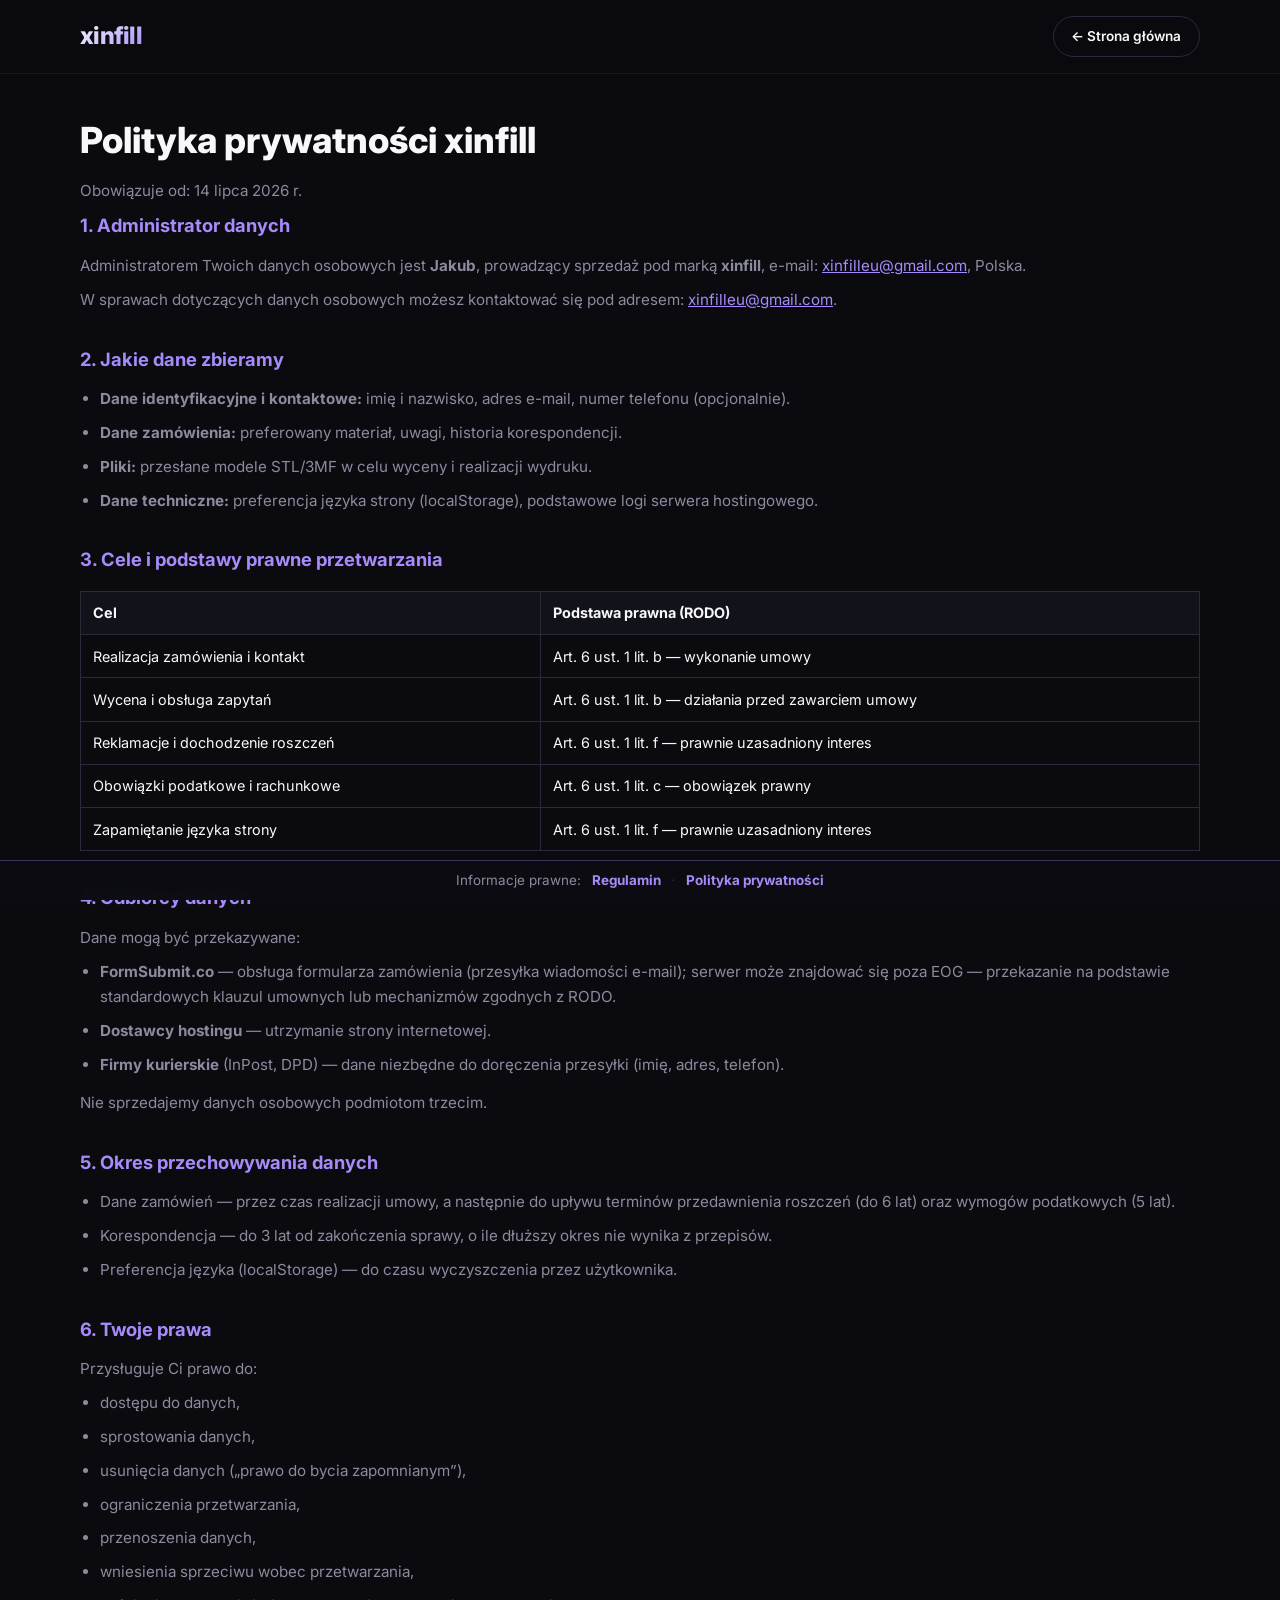
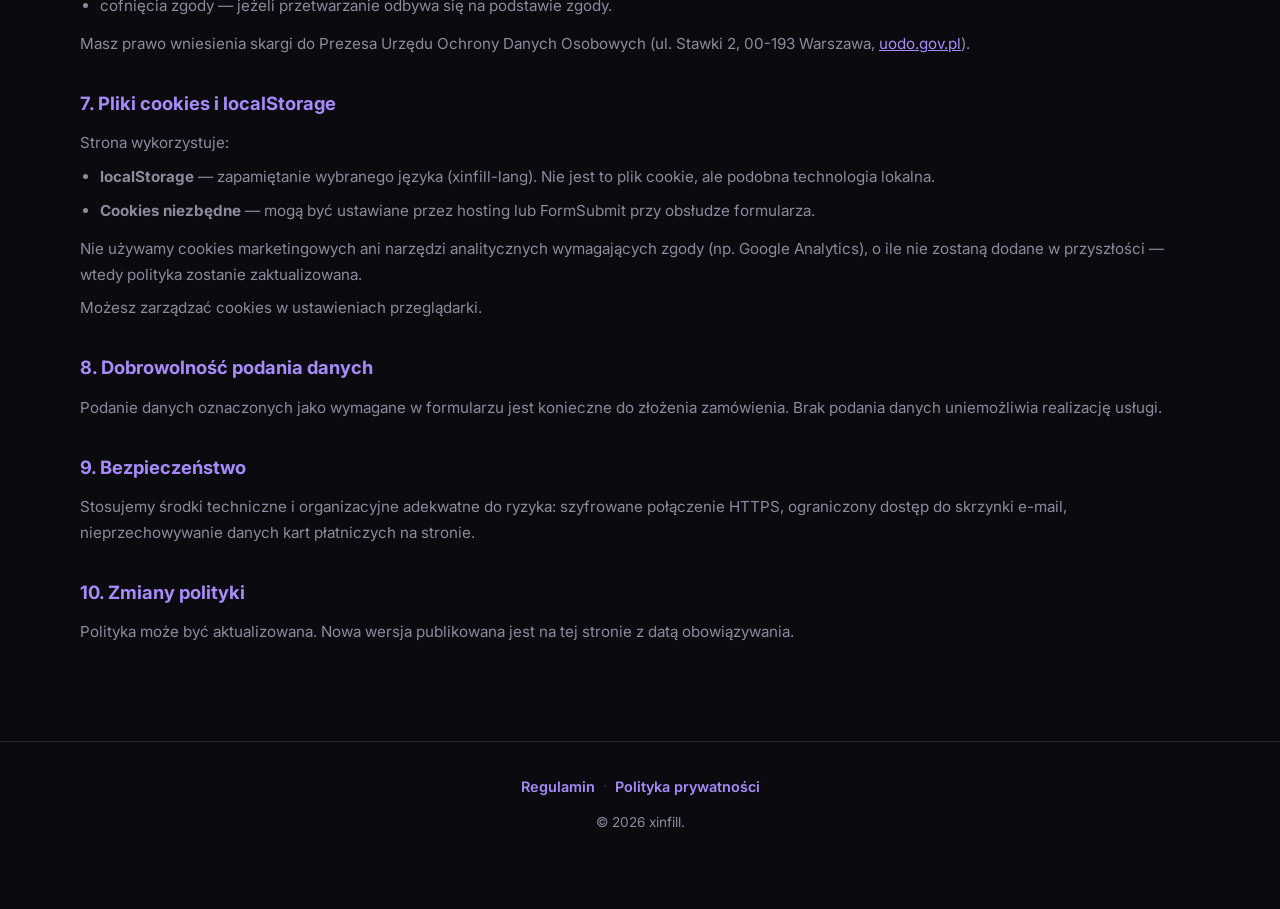
==== commit d6ebaa8d: "Improve cart checkout flow and add legal notices for site launch. Add delivery selection, free shipp" ====
--- a/polityka-prywatnosci.html
+++ b/polityka-prywatnosci.html
@@ -130,5 +130,14 @@
     </div>
   </footer>
 
+  <div class="legal-bar" id="legal-bar">
+    <div class="container legal-bar-inner">
+      <span class="legal-bar-label">Informacje prawne:</span>
+      <a href="regulamin.html">Regulamin</a>
+      <span class="legal-bar-sep">·</span>
+      <a href="polityka-prywatnosci.html">Polityka prywatności</a>
+    </div>
+  </div>
+
 </body>
 </html>
--- a/css/styles.css
+++ b/css/styles.css
@@ -33,6 +33,11 @@
   color: var(--white);
   line-height: 1.6;
   overflow-x: hidden;
+  padding-bottom: 2.75rem;
+}
+
+body.has-cookie-banner {
+  padding-bottom: 7.5rem;
 }
 
 a {
@@ -448,6 +453,70 @@
   display: grid;
   grid-template-columns: repeat(4, 1fr);
   gap: 1rem;
+}
+
+.home-legal-box {
+  margin-top: 1.75rem;
+  padding: 1.1rem 1.25rem;
+  border-radius: var(--radius);
+  border: 1px solid rgba(167, 139, 250, 0.35);
+  background: linear-gradient(135deg, rgba(167, 139, 250, 0.1), rgba(18, 18, 26, 0.6));
+  text-align: center;
+}
+
+.home-legal-text {
+  color: var(--gray-light);
+  font-size: 0.92rem;
+  line-height: 1.55;
+  margin: 0;
+}
+
+.home-legal-text a {
+  color: var(--purple-light);
+  font-weight: 600;
+  text-decoration: underline;
+}
+
+.legal-bar {
+  position: fixed;
+  bottom: 0;
+  left: 0;
+  right: 0;
+  z-index: 190;
+  padding: 0.55rem 1rem;
+  background: rgba(12, 12, 18, 0.96);
+  border-top: 1px solid rgba(167, 139, 250, 0.3);
+  backdrop-filter: blur(8px);
+}
+
+body.has-cookie-banner .legal-bar {
+  bottom: 4.75rem;
+}
+
+.legal-bar-inner {
+  display: flex;
+  align-items: center;
+  justify-content: center;
+  flex-wrap: wrap;
+  gap: 0.45rem 0.65rem;
+  font-size: 0.84rem;
+}
+
+.legal-bar-label {
+  color: var(--gray);
+}
+
+.legal-bar-inner a {
+  color: var(--purple-light);
+  font-weight: 700;
+}
+
+.legal-bar-inner a:hover {
+  text-decoration: underline;
+}
+
+.legal-bar-sep {
+  color: var(--gray-dark);
 }
 
 .nav-panel {
@@ -1900,17 +1969,93 @@
   z-index: 300;
 }
 
-.cart-drawer {
-  position: fixed;
-  top: 70px;
-  right: 0;
-  bottom: 0;
-  width: min(460px, 92vw);
-  background: rgba(18, 18, 26, 0.96);
-  border-left: 1px solid var(--gray-dark);
-  z-index: 350;
-  padding: 1rem;
-  overflow: auto;
+.page-back {
+  background: transparent;
+  border: 1px solid rgba(255, 255, 255, 0.12);
+  color: var(--gray);
+  border-radius: 999px;
+  padding: 0.45rem 1rem;
+  cursor: pointer;
+  margin-bottom: 1.25rem;
+  font-size: 0.9rem;
+}
+
+.page-back:hover {
+  color: var(--white);
+  border-color: rgba(167, 139, 250, 0.45);
+}
+
+.product-page,
+.cart-page {
+  min-height: calc(100vh - 80px);
+  padding: 2rem 0 4rem;
+  background: var(--black);
+}
+
+.cart-page .section-title {
+  font-size: clamp(1.75rem, 4vw, 2.5rem);
+}
+
+.cart-page-grid {
+  display: grid;
+  grid-template-columns: 1.2fr 1fr;
+  gap: 2rem;
+  margin-top: 1.25rem;
+}
+
+.cart-page .cart-form {
+  background: var(--black-soft);
+  border: 1px solid var(--gray-dark);
+  border-radius: var(--radius);
+  padding: 1.25rem;
+}
+
+.product-page-layout {
+  display: grid;
+  grid-template-columns: 1fr 1.1fr;
+  gap: 2.5rem;
+  align-items: start;
+}
+
+.product-page-visual .product-img {
+  width: 100%;
+  min-height: 320px;
+  border-radius: var(--radius);
+  display: flex;
+  align-items: center;
+  justify-content: center;
+  font-size: 5rem;
+}
+
+.product-page-content h1 {
+  font-size: clamp(1.6rem, 3vw, 2.2rem);
+  font-weight: 900;
+  margin: 0.35rem 0 0.75rem;
+}
+
+.cart-page-inner {
+  max-width: 960px;
+}
+
+.cart-page-grid {
+  display: grid;
+  grid-template-columns: 1.2fr 1fr;
+  gap: 2rem;
+  margin-top: 1.25rem;
+}
+
+.cart-form.hidden {
+  display: none;
+}
+
+.cart-empty.visible {
+  display: block;
+  color: var(--gray);
+  padding: 1rem 0;
+}
+
+.cart-empty {
+  display: none;
 }
 
 .cart-drawer-header {
@@ -1974,6 +2119,13 @@
   border-color: rgba(239, 68, 68, 0.7);
 }
 
+@media (max-width: 768px) {
+  .product-page-layout,
+  .cart-page-grid {
+    grid-template-columns: 1fr;
+  }
+}
+
 .cart-qty {
   color: var(--gray);
   font-weight: 700;
@@ -1999,6 +2151,124 @@
   font-size: 0.85rem;
   margin-top: 0.8rem;
   text-align: center;
+}
+
+.cart-summary-box {
+  background: rgba(167, 139, 250, 0.06);
+  border: 1px solid rgba(167, 139, 250, 0.2);
+  border-radius: var(--radius);
+  padding: 1rem 1.1rem;
+  margin-bottom: 1.25rem;
+}
+
+.cart-summary-title {
+  margin: 0 0 0.75rem;
+  font-size: 1rem;
+  font-weight: 800;
+}
+
+.cart-totals {
+  display: flex;
+  flex-direction: column;
+  gap: 0.45rem;
+}
+
+.cart-total-line {
+  display: flex;
+  justify-content: space-between;
+  gap: 1rem;
+  font-size: 0.95rem;
+  color: var(--gray-light);
+}
+
+.cart-total-grand {
+  margin-top: 0.35rem;
+  padding-top: 0.55rem;
+  border-top: 1px solid var(--gray-dark);
+  font-weight: 800;
+  color: var(--white);
+  font-size: 1.05rem;
+}
+
+.cart-preorder-note {
+  margin: 0.85rem 0 0;
+  font-size: 0.82rem;
+  color: var(--gray);
+  line-height: 1.45;
+}
+
+.cart-free-shipping-info {
+  margin: 0.75rem 0 0;
+  padding: 0.55rem 0.75rem;
+  border-radius: var(--radius-sm);
+  background: rgba(167, 139, 250, 0.08);
+  border: 1px solid rgba(167, 139, 250, 0.2);
+  font-size: 0.85rem;
+  color: var(--gray-light);
+  line-height: 1.45;
+}
+
+.cart-free-shipping-info.applied {
+  background: rgba(74, 222, 128, 0.1);
+  border-color: rgba(74, 222, 128, 0.35);
+  color: #86efac;
+  font-weight: 700;
+}
+
+.cart-qty-stepper {
+  display: inline-flex;
+  align-items: center;
+  gap: 0;
+  border: 1px solid var(--gray-dark);
+  border-radius: var(--radius-sm);
+  overflow: hidden;
+}
+
+.cart-qty-btn {
+  width: 2rem;
+  height: 2rem;
+  border: none;
+  background: var(--black);
+  color: var(--white);
+  font-size: 1.1rem;
+  line-height: 1;
+  cursor: pointer;
+  transition: var(--transition);
+}
+
+.cart-qty-btn:hover {
+  background: var(--purple);
+}
+
+.cart-qty-val {
+  min-width: 2rem;
+  text-align: center;
+  font-weight: 700;
+  font-size: 0.95rem;
+  padding: 0 0.35rem;
+}
+
+.cart-item-price {
+  font-weight: 700;
+  color: var(--purple-light);
+  white-space: nowrap;
+}
+
+.cart-price-pending {
+  color: var(--gray);
+  font-weight: 600;
+  font-size: 0.85rem;
+}
+
+.cart-pay-online {
+  display: block;
+  width: 100%;
+  margin-top: 0.65rem;
+  text-align: center;
+}
+
+.cart-pay-online.hidden {
+  display: none;
 }
 
 .modal {
@@ -2103,9 +2373,4 @@
   .cart-toggle {
     padding: 0.45rem 0.55rem;
   }
-
-  .cart-drawer {
-    top: 64px;
-    width: 92vw;
-  }
-}
+}
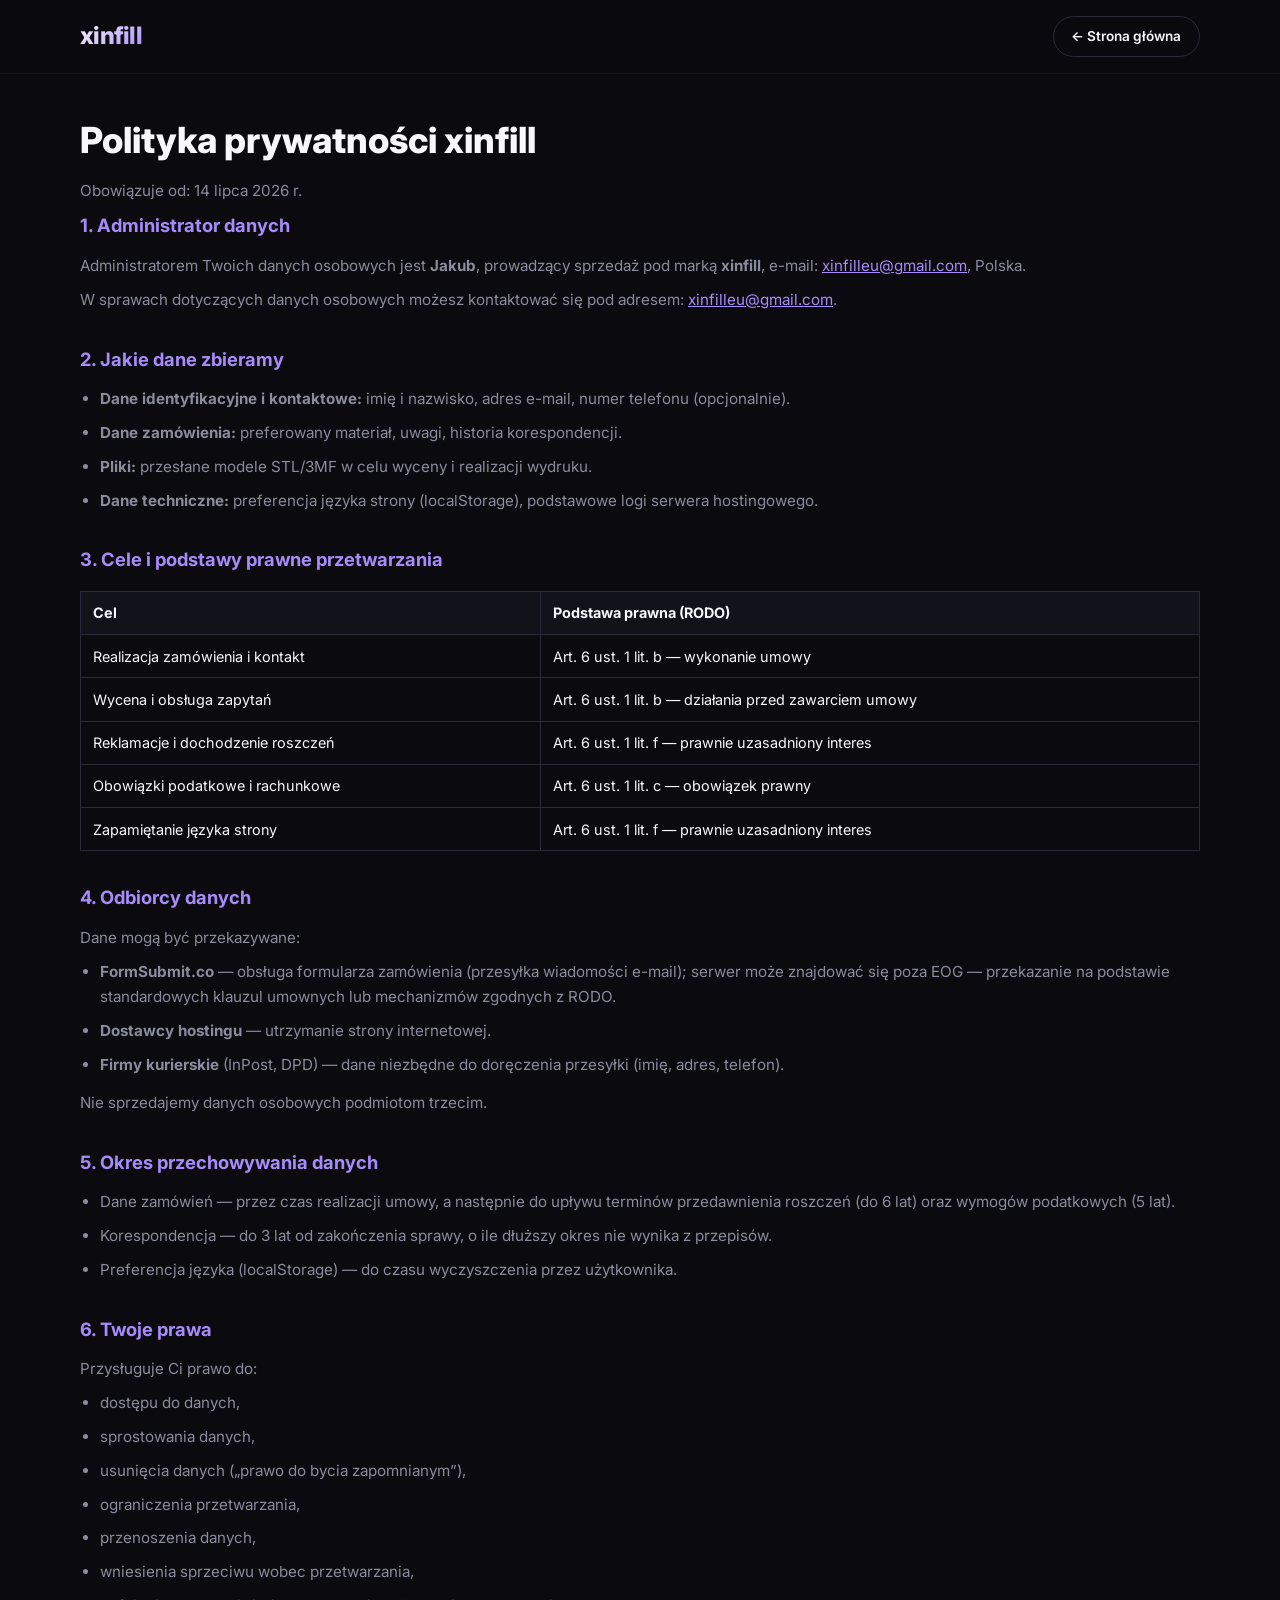
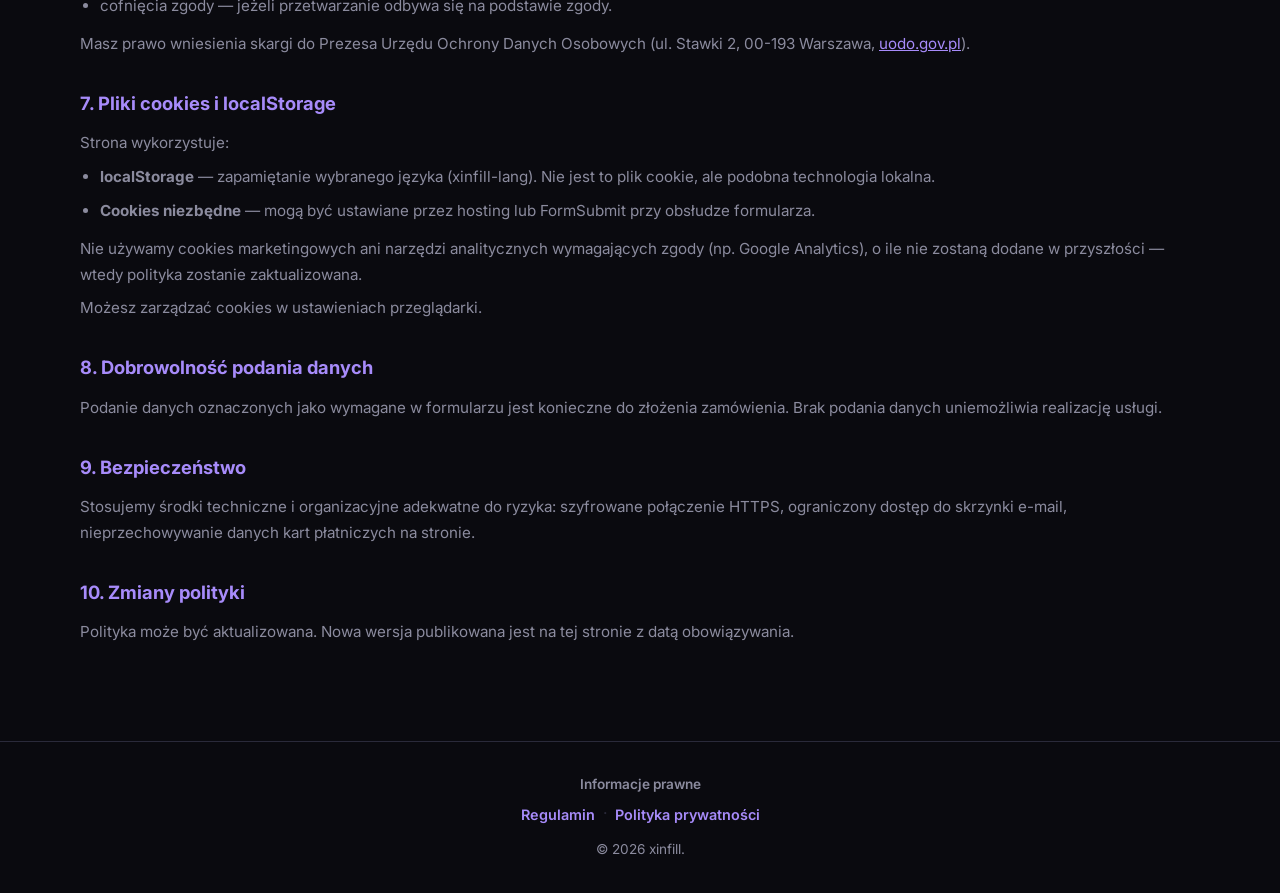
==== commit b9b477b4: "Move legal links to footer, replace design pitch with product ideas, and remove product infill. Lega" ====
--- a/polityka-prywatnosci.html
+++ b/polityka-prywatnosci.html
@@ -121,6 +121,7 @@
 
   <footer class="footer">
     <div class="container">
+      <p class="footer-legal-label">Informacje prawne</p>
       <nav class="footer-legal">
         <a href="regulamin.html">Regulamin</a>
         <span>·</span>
@@ -130,14 +131,5 @@
     </div>
   </footer>
 
-  <div class="legal-bar" id="legal-bar">
-    <div class="container legal-bar-inner">
-      <span class="legal-bar-label">Informacje prawne:</span>
-      <a href="regulamin.html">Regulamin</a>
-      <span class="legal-bar-sep">·</span>
-      <a href="polityka-prywatnosci.html">Polityka prywatności</a>
-    </div>
-  </div>
-
 </body>
 </html>
--- a/css/styles.css
+++ b/css/styles.css
@@ -33,11 +33,10 @@
   color: var(--white);
   line-height: 1.6;
   overflow-x: hidden;
-  padding-bottom: 2.75rem;
 }
 
 body.has-cookie-banner {
-  padding-bottom: 7.5rem;
+  padding-bottom: 5rem;
 }
 
 a {
@@ -456,67 +455,23 @@
 }
 
 .home-legal-box {
-  margin-top: 1.75rem;
-  padding: 1.1rem 1.25rem;
-  border-radius: var(--radius);
-  border: 1px solid rgba(167, 139, 250, 0.35);
-  background: linear-gradient(135deg, rgba(167, 139, 250, 0.1), rgba(18, 18, 26, 0.6));
+  display: none;
+}
+
+.home-legal-text,
+.legal-bar,
+.legal-bar-inner,
+.legal-bar-label,
+.legal-bar-sep {
+  display: none;
+}
+
+.footer-legal-label {
   text-align: center;
-}
-
-.home-legal-text {
-  color: var(--gray-light);
-  font-size: 0.92rem;
-  line-height: 1.55;
-  margin: 0;
-}
-
-.home-legal-text a {
-  color: var(--purple-light);
+  color: var(--gray);
+  font-size: 0.85rem;
+  margin: 0 0 0.35rem;
   font-weight: 600;
-  text-decoration: underline;
-}
-
-.legal-bar {
-  position: fixed;
-  bottom: 0;
-  left: 0;
-  right: 0;
-  z-index: 190;
-  padding: 0.55rem 1rem;
-  background: rgba(12, 12, 18, 0.96);
-  border-top: 1px solid rgba(167, 139, 250, 0.3);
-  backdrop-filter: blur(8px);
-}
-
-body.has-cookie-banner .legal-bar {
-  bottom: 4.75rem;
-}
-
-.legal-bar-inner {
-  display: flex;
-  align-items: center;
-  justify-content: center;
-  flex-wrap: wrap;
-  gap: 0.45rem 0.65rem;
-  font-size: 0.84rem;
-}
-
-.legal-bar-label {
-  color: var(--gray);
-}
-
-.legal-bar-inner a {
-  color: var(--purple-light);
-  font-weight: 700;
-}
-
-.legal-bar-inner a:hover {
-  text-decoration: underline;
-}
-
-.legal-bar-sep {
-  color: var(--gray-dark);
 }
 
 .nav-panel {
